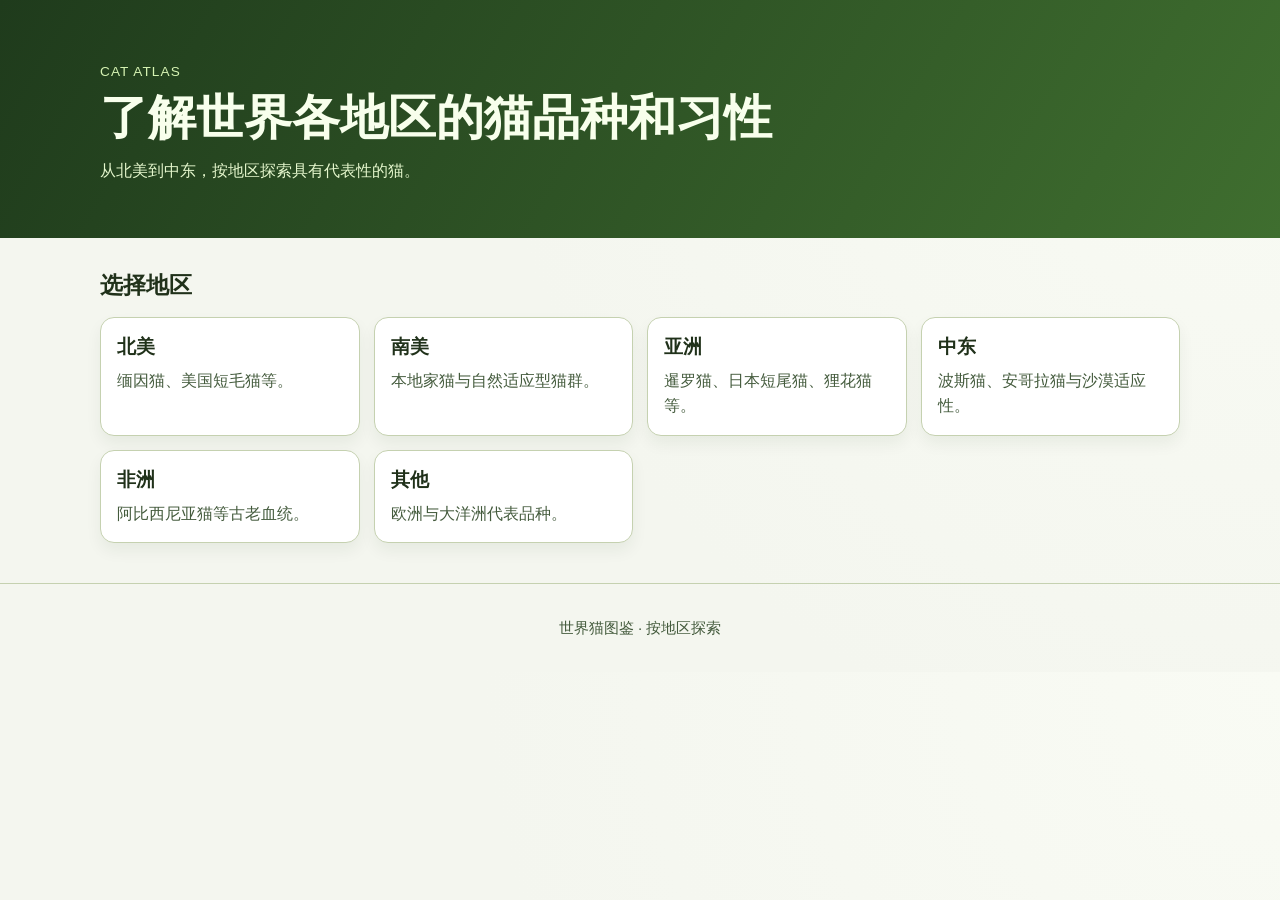
==== 猫目录/index.html @ add6469c "feat: publish cat atlas static site" ====
<!doctype html>
<html lang="zh-CN">
<head>
  <meta charset="UTF-8" />
  <meta name="viewport" content="width=device-width, initial-scale=1.0" />
  <title>世界猫图鉴 | 首页</title>
  <link rel="stylesheet" href="styles.css" />
</head>
<body>
  <header class="hero">
    <div class="hero__inner">
      <p class="kicker">Cat Atlas</p>
      <h1>了解世界各地区的猫品种和习性</h1>
      <p class="subtitle">从北美到中东，按地区探索具有代表性的猫。</p>
    </div>
  </header>

  <main class="container">
    <section>
      <h2>选择地区</h2>
      <div class="region-grid">
        <a class="region-card" href="region.html?area=north-america">
          <h3>北美</h3>
          <p>缅因猫、美国短毛猫等。</p>
        </a>
        <a class="region-card" href="region.html?area=south-america">
          <h3>南美</h3>
          <p>本地家猫与自然适应型猫群。</p>
        </a>
        <a class="region-card" href="region.html?area=asia">
          <h3>亚洲</h3>
          <p>暹罗猫、日本短尾猫、狸花猫等。</p>
        </a>
        <a class="region-card" href="region.html?area=middle-east">
          <h3>中东</h3>
          <p>波斯猫、安哥拉猫与沙漠适应性。</p>
        </a>
        <a class="region-card" href="region.html?area=africa">
          <h3>非洲</h3>
          <p>阿比西尼亚猫等古老血统。</p>
        </a>
        <a class="region-card" href="region.html?area=other">
          <h3>其他</h3>
          <p>欧洲与大洋洲代表品种。</p>
        </a>
      </div>
    </section>
  </main>

  <footer class="footer">
    <p>世界猫图鉴 · 按地区探索</p>
  </footer>
</body>
</html>
---- 猫目录/styles.css ----
:root {
  --bg: #f4f6ef;
  --bg-accent: #dde8c9;
  --text: #20311a;
  --text-soft: #445b3d;
  --card: #ffffff;
  --line: #c5d1b0;
  --highlight: #7aa341;
}

* {
  box-sizing: border-box;
}

body {
  margin: 0;
  font-family: "PingFang SC", "Hiragino Sans GB", "Noto Sans CJK SC", sans-serif;
  color: var(--text);
  background: radial-gradient(circle at top right, #f9fbf4 0%, var(--bg) 55%);
}

.hero {
  background: linear-gradient(120deg, #1f3b1c, #3f6e2f);
  color: #f8ffec;
  padding: 64px 20px 56px;
}

.hero--small {
  padding-top: 48px;
  padding-bottom: 40px;
}

.hero__inner,
.container {
  width: min(1080px, calc(100% - 32px));
  margin: 0 auto;
}

.kicker {
  margin: 0;
  letter-spacing: 0.08em;
  text-transform: uppercase;
  font-size: 0.85rem;
  color: #d6f3b3;
}

h1 {
  margin: 10px 0 14px;
  font-size: clamp(1.8rem, 3.8vw, 3rem);
  line-height: 1.2;
}

.subtitle {
  margin: 0;
  color: #e5f7cd;
}

h2 {
  margin: 32px 0 16px;
  font-size: 1.45rem;
}

.region-grid,
.cat-grid {
  display: grid;
  grid-template-columns: repeat(auto-fit, minmax(220px, 1fr));
  gap: 14px;
  margin-bottom: 40px;
}

.region-card,
.cat-card,
.detail-panel {
  background: var(--card);
  border: 1px solid var(--line);
  border-radius: 14px;
  padding: 16px;
  box-shadow: 0 8px 16px rgba(20, 43, 11, 0.06);
}

.region-card {
  text-decoration: none;
  color: inherit;
  transition: transform 0.18s ease, border-color 0.18s ease, box-shadow 0.18s ease;
}

.region-card:hover {
  transform: translateY(-3px);
  border-color: var(--highlight);
  box-shadow: 0 12px 24px rgba(20, 43, 11, 0.1);
}

.region-card h3,
.cat-card h3 {
  margin-top: 0;
  margin-bottom: 8px;
}

.region-card p,
.cat-card p,
.detail-panel p {
  margin: 0;
  color: var(--text-soft);
  line-height: 1.6;
}

.cat-card p {
  margin-bottom: 14px;
}

.detail-link {
  display: inline-block;
  padding: 7px 12px;
  border-radius: 10px;
  background: #edf6df;
  color: #2e5a1f;
  text-decoration: none;
  font-size: 0.93rem;
  font-weight: 600;
}

.detail-link:hover {
  background: #e4f0cf;
}

.back-link {
  display: inline-block;
  margin: 24px 0 18px;
  color: #2f5a24;
  text-decoration: none;
  font-weight: 600;
}

.back-link:hover {
  text-decoration: underline;
}

.detail-panel p + p {
  margin-top: 10px;
}

.detail-panel a {
  color: #2f5a24;
}

.detail-layout {
  display: grid;
  grid-template-columns: 1.2fr 0.8fr;
  gap: 22px;
  align-items: start;
}

.detail-text h2 {
  margin-top: 0;
}

.breed-photo-wrap {
  margin: 0;
}

.breed-photo {
  display: none;
  width: 100%;
  max-height: 460px;
  object-fit: cover;
  border-radius: 12px;
  border: 1px solid var(--line);
}

.photo-caption {
  margin-top: 8px;
  font-size: 0.9rem;
  color: var(--text-soft);
}

.open-image-modal {
  margin-top: 10px;
  padding: 7px 12px;
  border-radius: 10px;
  border: 1px solid var(--line);
  background: #edf6df;
  color: #2e5a1f;
  font-size: 0.92rem;
  font-weight: 600;
  cursor: pointer;
}

.open-image-modal:hover {
  background: #e4f0cf;
}

.image-modal {
  position: fixed;
  inset: 0;
  z-index: 1000;
  display: grid;
  place-items: center;
}

.image-modal[hidden] {
  display: none;
}

.image-modal__backdrop {
  position: absolute;
  inset: 0;
  background: rgba(9, 15, 7, 0.78);
}

.image-modal__dialog {
  position: relative;
  z-index: 1;
  width: min(92vw, 1200px);
  max-height: 90vh;
  border-radius: 14px;
  overflow: hidden;
  border: 1px solid #425f36;
  box-shadow: 0 24px 50px rgba(0, 0, 0, 0.38);
  background: #111;
}

.image-modal__photo {
  width: 100%;
  max-height: 90vh;
  object-fit: contain;
  display: block;
}

.image-modal__close {
  position: absolute;
  top: 10px;
  right: 10px;
  width: 34px;
  height: 34px;
  border: 0;
  border-radius: 999px;
  background: rgba(10, 20, 8, 0.66);
  color: #fff;
  font-size: 1.3rem;
  line-height: 1;
  cursor: pointer;
}

.footer {
  border-top: 1px solid var(--line);
  text-align: center;
  color: var(--text-soft);
  padding: 18px;
  font-size: 0.95rem;
}

@media (max-width: 600px) {
  .hero {
    padding-top: 48px;
    padding-bottom: 40px;
  }

  h2 {
    margin-top: 28px;
  }

  .detail-layout {
    grid-template-columns: 1fr;
  }
}
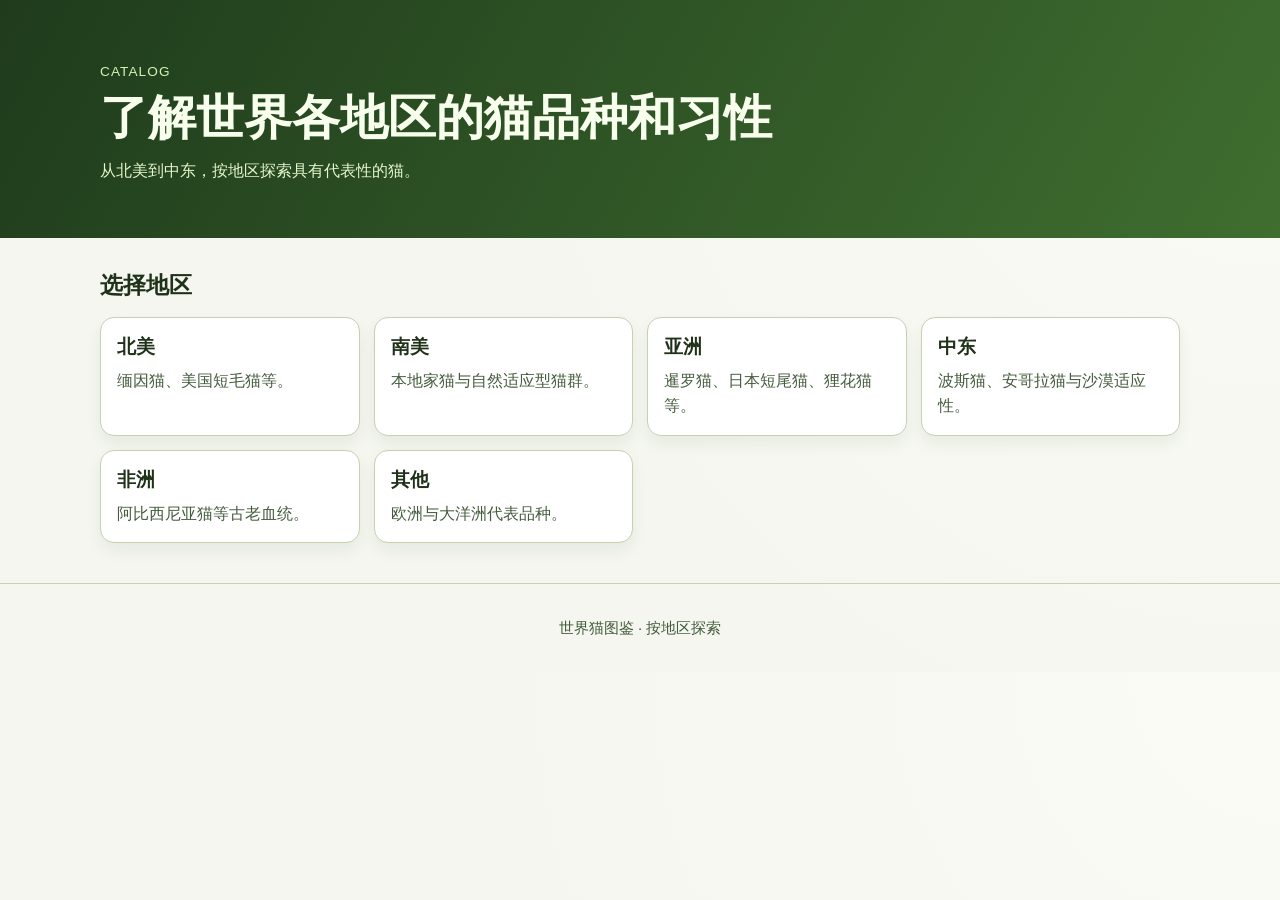
==== commit 59305c25: "chore: rename homepage Cat Atlas to CATALOG" ====
--- a/猫目录/index.html
+++ b/猫目录/index.html
@@ -9,7 +9,7 @@
 <body>
   <header class="hero">
     <div class="hero__inner">
-      <p class="kicker">Cat Atlas</p>
+      <p class="kicker">CATALOG</p>
       <h1>了解世界各地区的猫品种和习性</h1>
       <p class="subtitle">从北美到中东，按地区探索具有代表性的猫。</p>
     </div>
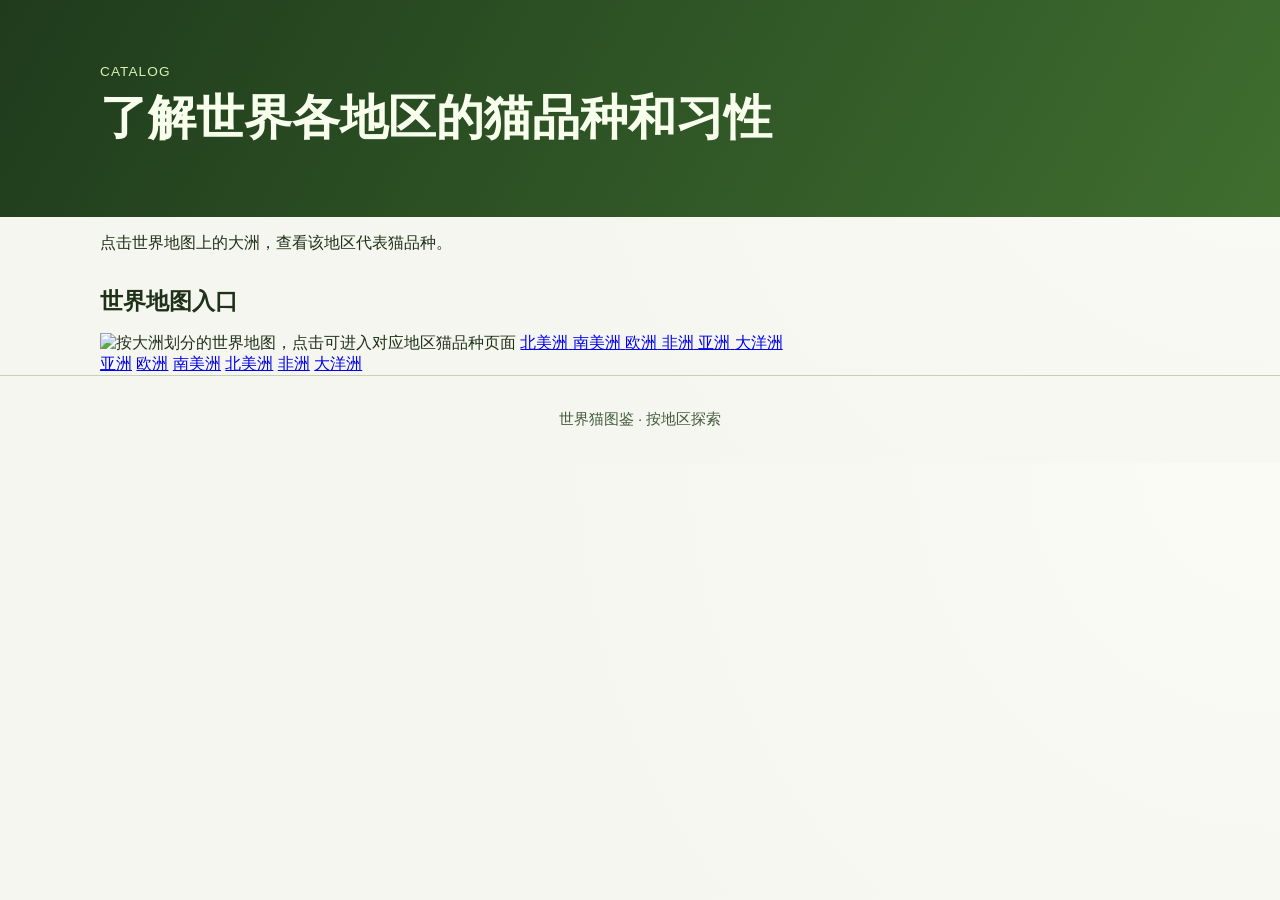
==== commit 7a232070: "fix: remove fallback to old world map" ====
--- a/猫目录/index.html
+++ b/猫目录/index.html
@@ -10,39 +10,53 @@
   <header class="hero">
     <div class="hero__inner">
       <p class="kicker">CATALOG</p>
-      <h1>了解世界各地区的猫品种和习性</h1>
-      <p class="subtitle">从北美到中东，按地区探索具有代表性的猫。</p>
+      <h1 class="hero-title">了解世界各地区的猫品种和习性</h1>
     </div>
   </header>
 
   <main class="container">
     <section>
-      <h2>选择地区</h2>
-      <div class="region-grid">
-        <a class="region-card" href="region.html?area=north-america">
-          <h3>北美</h3>
-          <p>缅因猫、美国短毛猫等。</p>
-        </a>
-        <a class="region-card" href="region.html?area=south-america">
-          <h3>南美</h3>
-          <p>本地家猫与自然适应型猫群。</p>
-        </a>
-        <a class="region-card" href="region.html?area=asia">
-          <h3>亚洲</h3>
-          <p>暹罗猫、日本短尾猫、狸花猫等。</p>
-        </a>
-        <a class="region-card" href="region.html?area=middle-east">
-          <h3>中东</h3>
-          <p>波斯猫、安哥拉猫与沙漠适应性。</p>
-        </a>
-        <a class="region-card" href="region.html?area=africa">
-          <h3>非洲</h3>
-          <p>阿比西尼亚猫等古老血统。</p>
-        </a>
-        <a class="region-card" href="region.html?area=other">
-          <h3>其他</h3>
-          <p>欧洲与大洋洲代表品种。</p>
-        </a>
+      <p class="section-intro">点击世界地图上的大洲，查看该地区代表猫品种。</p>
+      <h2>世界地图入口</h2>
+
+      <div class="map-panel">
+        <div class="world-map-wrap">
+          <img
+            class="world-map-photo"
+            src="https://upload.wikimedia.org/wikipedia/commons/8/80/World_map_-_low_resolution.svg"
+            alt="按大洲划分的世界地图，点击可进入对应地区猫品种页面"
+            loading="lazy"
+            referrerpolicy="no-referrer"
+          />
+
+          <a href="region.html?area=north-america" class="map-hotspot hotspot-na" aria-label="进入北美洲">
+            <span>北美洲</span>
+          </a>
+          <a href="region.html?area=south-america" class="map-hotspot hotspot-sa" aria-label="进入南美洲">
+            <span>南美洲</span>
+          </a>
+          <a href="region.html?area=europe" class="map-hotspot hotspot-eu" aria-label="进入欧洲">
+            <span>欧洲</span>
+          </a>
+          <a href="region.html?area=africa" class="map-hotspot hotspot-af" aria-label="进入非洲">
+            <span>非洲</span>
+          </a>
+          <a href="region.html?area=asia" class="map-hotspot hotspot-asia" aria-label="进入亚洲">
+            <span>亚洲</span>
+          </a>
+          <a href="region.html?area=oceania" class="map-hotspot hotspot-oc" aria-label="进入大洋洲">
+            <span>大洋洲</span>
+          </a>
+        </div>
+      </div>
+
+      <div class="continent-links">
+        <a href="region.html?area=asia">亚洲</a>
+        <a href="region.html?area=europe">欧洲</a>
+        <a href="region.html?area=south-america">南美洲</a>
+        <a href="region.html?area=north-america">北美洲</a>
+        <a href="region.html?area=africa">非洲</a>
+        <a href="region.html?area=oceania">大洋洲</a>
       </div>
     </section>
   </main>
